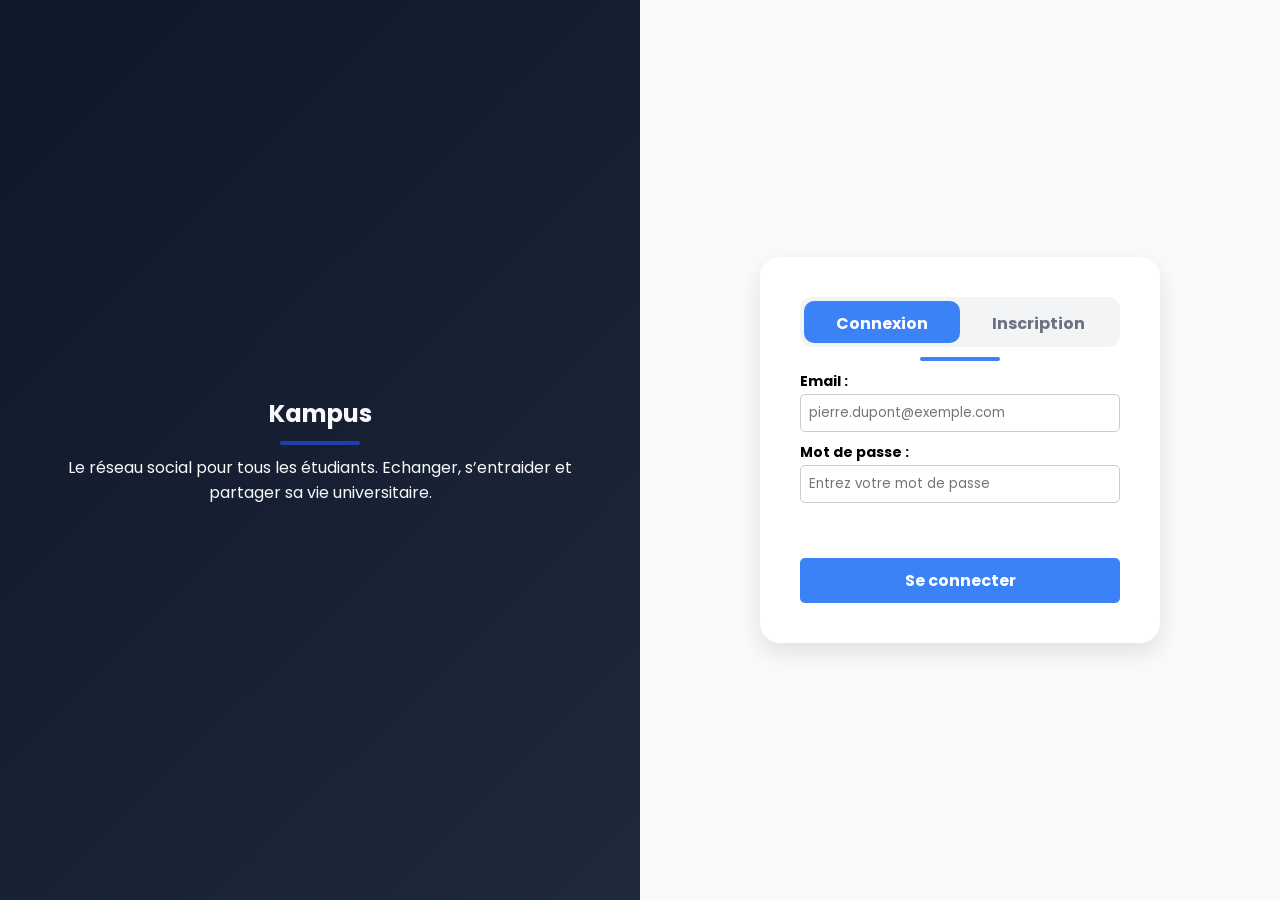
==== index.html @ 4207a1e0 "Amélioration de la structure HTML et ajout de formulaires pour la connexion et la publication" ====
<!DOCTYPE html> 
<html lang="fr">
    <head>
        <title>Kampus - Le Réseau Social pour Etudiants</title>
        <link rel="stylesheet" href="style.css">
        <script src="script.js" defer></script>
        <meta charset="utf-8"/>
        <!-- Polices -->
        <link rel="preconnect" href="https://fonts.googleapis.com">
        <link rel="preconnect" href="https://fonts.gstatic.com" crossorigin>
        <link href="https://fonts.googleapis.com/css2?family=Poppins:wght@300;400;600;700&family=Roboto:wght@300;400;500&display=swap" rel="stylesheet">
        <!-- Icônes -->
        <link rel="stylesheet" href="https://cdnjs.cloudflare.com/ajax/libs/font-awesome/6.4.0/css/all.min.css">
    </head>
    <body>
        <!-- Page d'accueil -->
        <section id="page_accueil"> 
            <div class = "gauche">
                <h1>Kampus</h1>
                <div class="ligne_foncee"></div>
                <p>Le réseau social pour tous les étudiants. Echanger, s’entraider et partager sa vie universitaire.</p>
            </div>
            <div class = "droite">
                <div class="formulaire_conteneur">
                    <!-- Bouton switch (connexion/inscription)  => Connexion par défaut-->
                    <div class = "switch">
                        <!-- Slider pour l'effet visuel du switch -->
                        <div class="slider"></div>

                        <button class="button_defaut active" id="switch_connexion">Connexion</button>
                        <button class="button_defaut" id="switch_inscription">Inscription</button>
                    </div>
                    <div class="ligne_claire"></div>
                    <!-- Formulaire d'inscription -->
                    <form id="formulaire_inscription">
                        <label> Photo de profil :</label>
                        <div class="photo_profil_conteneur">
                            <div class="photo_profil_prevu">
                                <img src="data/utilisateur.png" id="photo_profil_apercu" alt="Photo de profil">
                            
                                <label for="image" class="overlay_edition">
                                    <i class="fa-solid fa-pen"></i>
                                </label>
                            </div>
                        </div>
                        <input type="file" id="image" accept="image/*" style="display: none;">
                        <div id="nom_prenom_conteneur">
                            <div class="groupe_champs">
                                <label for = "nom">Nom :</label>
                                <input type = "text" id="nom" name="nom" class="champs" placeholder="Dupont">
                            </div>
                            <div class="groupe_champs">
                                <label for = "prenom">Prénom :</label>
                                <input type = "text" id="prenom" name="prenom" class="champs" placeholder="Pierre">
                            </div>
                        </div>

                        <label for = "email">Email :</label>
                        <input type = "email" id="email" name="email" class="champs" placeholder="pierre.dupont@example.com">

                        <label for = "mdp_inscription">Mot de passe :</label>
                        <input type ="password" id="mdp_inscription" name="mdp_inscription" class="champs" placeholder="Entrez votre mot de passe">

                        <label for = "confirmation_mdp">Confirmer le mot de passe :</label>
                        <input type ="password" id="confirmation_mdp" name="confirmation_mdp" class="champs" placeholder="Confirmez votre mot de passe">

                        <div id = "checkbox_conteneur">
                            <input type="checkbox" id="conditions" name = "conditions">
                            <label for = "conditions">J'accepte les conditions d'utilisation et le règlement.</label>
                        </div>
                        <button class="button_defaut" type="submit" id="btn_inscription">S'inscrire</button>
                    </form>
                    <!-- Formulaire de connexion -->
                    <form id="formulaire_connexion" class="active">
                        <label for = "email_connexion">Email :</label>
                        <input type = "email" id="email_connexion" name="email_connexion" class="champs" placeholder="pierre.dupont@exemple.com">

                        <label for = "mdp_connexion">Mot de passe :</label>
                        <input type ="password" id="mdp_connexion" name="mdp_connexion" class="champs" placeholder="Entrez votre mot de passe">
                        <br>
                        <button class="button_defaut" type="submit" id="btn_connexion">Se connecter</button>
                    </form>
                </div>
            </div>
        </section>
        <!-- Pop-up d'erreur d'inscription -->
        <div class="pop_up erreur">
            <div class="pop_up_contenu">
                <h2>Erreur</h2>
                <div class="ligne_claire"></div>

                <p id="message_erreur">Message d'erreur</p>

                <button onclick="fermerPopUp('erreur')" id="btn_fermer_erreur" class="button_defaut">Fermer</button>
            </div>
        </div>
        <!-- Pop-up de succès inscription -->
        <div class="pop_up succes">
            <div class="pop_up_contenu">
                <h2>Succès</h2>
                <div class="ligne_claire"></div>

                <p>Inscription réussie !</p>

                <button onclick="fermerPopUp('succes')" id="btn_fermer_succes" class="button_defaut">Fermer</button>
            </div>
        </div>
        <!-- Section du fil d'actualité (cachée par défaut) -->
        <section id="page_fil_actualite" style="display:none;"> 
            
            <div class="baniere">
                <p>Kampus</p>
                <div class="contenaire_recherche">
                    <input type="text" placeholder="Rechercher une publication" id="barre_recherche">
                    <button id="btn_recherche" title="lancer la recherche"><i class="fa-solid fa-magnifying-glass"></i> </button>
                    <button id="btn_filtre_burger" title="Choisir un filtre"><i class="fa-solid fa-bars"></i></button>
                </div>
                <div id="menu_lateral_secondaire">
                    <button id="btn_notifications" title="Notifications"><i class="fa-solid fa-bell"></i></button>
                    <button id="btn_deconnexion" title="Se déconnecter" style="color: #ef4444; margin-left: 10px; border: none; background: transparent; cursor: pointer;"><i class="fa-solid fa-right-from-bracket"></i></button>
                </div>
            </div>

            <section id="fils_actualite">
                
                <div class="gauche">
                    <div class="photo_profil_conteneur">
                        <img src="data/utilisateur.png" class="photo_profil" alt="Photo de profil" id="sidebar_avatar">
                    </div>
                    <div id="sidebar_nom" style="color: white; font-weight: bold; margin-bottom: 5px;">Prenom Nom</div>
                    <div class="ligne_foncee"></div>
                    <div id="menu_lateral_principal">
                        <button class="btn_menu"><i class="fa-solid fa-house"></i> Abonnements</button>
                        <button class="btn_menu"><i class="fa-solid fa-user-group"></i> Profils</button>
                        <button class="btn_menu"><i class="fa-solid fa-message"></i> Messages</button>
                    </div>
                    <div class="ligne_foncee"></div>
                    <div id="menu_lateral_secondaire_icones">
                        <button class="btn_icon" id="btn_themes" style="border: none; background: transparent; color: #ccc; cursor: pointer;"><i class="fa-solid fa-sun"></i></button>
                    </div>
                </div>

                <div class="droite">
                    <h1>Fil d'actualité</h1>

                    <div class="carte_publication">
                        <h2>Créer une nouvelle publication</h2>
                        <div class="ligne_claire">  </div>
                        <!-- Remplacement par une balise form indispensable pour le script_2.js -->
                        <form id="form_nouvelle_publication" class="publication_formulaire" style="display: flex;">
                            <textarea placeholder="Exprimez-vous..." id="publication_texte"></textarea>
                            <div id="apercu_image"></div>
                            <div class="publication_actions">
                                <button type="button" id="btn_ajouter_image"><i class="fa-solid fa-image"></i> Ajouter une image</button>
                                <button type="submit" id="btn_publier"><i class="fa-solid fa-paper-plane"></i> Publier</button>
                            </div>
                        </form>
                    </div>

                    <!-- Conteneur cible indispensable pour l'injection dynamique des posts via script_2.js -->
                    <div id="zone_publications" style="width: 100%; display: flex; flex-direction: column; gap: 25px; align-items: center;">
                        <!-- La publication modèle ci-dessous sera gérée par le JS -->
                        <div class="carte_publication">
                            <div class="entete_publication">
                                <img src="data/utilisateur.png" alt="Votre photo de profil" class="publication_photo_profil">
                                <div class="publication_auteur">Prenom Nom</div>
                                <div class="publication_date">Il y a 2 heures</div>
                            </div>
                            <div class="ligne_claire"></div>
                            <div class="publication_contenu">
                                Lorem ipsum dolor sit amet consectetur adipiscing elit. Quisque faucibus ex sapien vitae pellentesque sem placerat. In id cursus mi pretium tellus duis convallis. 
                                Tempus leo eu aenean sed diam urna tempor. Pulvinar vivamus fringilla lacus nec metus bibendum egestas. Iaculis massa nisl malesuada lacinia integer nunc posuere. 
                                Ut hendrerit semper vel class aptent taciti sociosqu. Ad litora torquent per conubia nostra inceptos himenaeos.
                            </div>
                        
                            <div class="publication_actions">
                                <button><i class="fa-solid fa-thumbs-up"></i> J'aime</button>
                                <button><i class="fa-solid fa-comment"></i> Commenter</button>
                                <button><i class="fa-solid fa-share"></i> Partager</button>
                            </div>
                        </div>
                    </div>
                </div> 
            </section> 
        </section> 
    </body>
</html>
---- style.css ----
*
{
    margin : 0;
    padding : 0;
    box-sizing : border-box;
    font-family : 'Poppins', sans-serif;
    scroll-behavior : smooth;
}

html, body 
{
    height : 100%;
    background : #f9fafb;
}

#page_accueil
{
    display : flex;
    height : 100vh;
}

#fils_actualite
{
    display: flex;
    height: calc(100vh - 70px); /* Prend tout l'écran moins la hauteur de la bannière */
    width: 100%;
}

.gauche, .droite 
{
    flex : 1;
    display : flex;
    flex-direction : column;
    justify-content : center;
}

.gauche 
{
    background : linear-gradient(135deg, #0f172a, #1e293b);
    color : #f8f9fa;
    text-align : center;
    padding : 50px;
}

.droite 
{
    padding : 50px;
}
/* Styles pour les lignes décoratives */
.ligne_claire
{
    width : 80px;
    height : 4px;   
    margin : 0 auto;
    margin-top : 10px;
    margin-bottom : 10px;
    border-radius : 2px;
    background : #3b82f6
}
.ligne_foncee
{
    width : 80px;
    height : 4px;   
    margin : 0 auto;
    margin-top : 10px;
    margin-bottom : 10px;
    border-radius : 2px;
    background : #1e40af;
}
/* FORMULAIRE */

.formulaire_conteneur 
{
    width : 400px;
    margin : 0 auto;
    background : white;
    padding : 40px;
    border-radius : 20px;
    box-shadow : 0 10px 25px rgba(0, 0, 0, 0.1);
}
form
{
    display: none ;
    width: 100% ;
    flex-direction : column;
}
form.active
{
    display : flex;
}
form h1
{
    margin-bottom : 15px;
    font-size : 1.5rem;
    color : #1e293b;
    text-align : center;
}
label
{
    font-weight : bold;
    font-size : 14px;
    margin-bottom : 2px
}
.champs
{
    padding : 8px;
    border : 1px solid #ccc;
    border-radius : 5px;
    width : 100%;
    box-sizing : border-box;
    margin-top : 0px;
    margin-bottom : 10px;
}
#nom_prenom_conteneur
{
    display : flex;
    gap : 15px;
    width : 100%;
}
.groupe_champs
{
    flex : 1;
}
input[type="checkbox"]
{
    accent-color : #3b82f6;
}
#checkbox_conteneur
{
    display : flex;
    align-items : center;
    margin-top : 15px;
    gap : 10px;
}
#checkbox_conteneur label
{
    font-weight : normal;
    font-size : 14px;
    margin : 0;
}
#checkbox_conteneur input
{
    width : auto;
}
/* Edition de la photo de profil */
.photo_profil_conteneur
{
    display : flex;
    justify-content : center;
    margin : 5px 0 15px 0;
}
.photo_profil_prevu
{
    position : relative;
    width : 100px;
    height : 100px;
    border-radius : 50%;
    overflow : hidden;
    border : 3px solid #3b82f6;
    background : #e5e7eb;
}
.photo_profil_prevu img
{
    width : 100%;
    height : 100%;
    object-fit : cover;
}
.overlay_edition
{
    position : absolute;
    top : 0;
    left : 0;
    width : 100%;
    height : 100%;
    color : white;
    background : rgba(0, 0, 0, 0.5);
    display : flex;
    justify-content : center;
    align-items : center;
    font-size : 20px;
    cursor : pointer;
    opacity : 0;
    transition : opacity 0.3s ease; /* Animation de fondu */
}
.photo_profil_prevu:hover .overlay_edition
{
    opacity : 1; /* Affiche l'overlay au survol */
}
/* BOUTONS */
.button_defaut
{
    background-color : #3b82f6;
    color : white;
    padding : 10px 20px;
    border : none;
    border-radius : 5px;
    cursor : pointer;
    font-family : 'Poppins', sans-serif;
    font-size : 16px;
    font-weight : bold;
    margin-top : 20px;
    width : 100%;
}
/* Bouton Switch */
.switch 
{
    display : flex;
    position:  relative; 
    background : #f3f4f6;
    padding : 4px;
    border-radius : 12px;
    margin-bottom : 10px;
    height : 50px;
    z-index : 1;
}

.switch button
{
    flex : 1;
    position : relative;
    z-index : 2;
    background : transparent; 
    color : #6b7280;
    border : none;
    margin : 0;
    cursor : pointer;
    transition : color 0.3s ease;
}

.switch button.active
{
    background : transparent;
    color : white;
}
/* Slider pour l'effet visuel du switch */
.slider 
{
    position : absolute;
    top : 4px;
    left : 4px;
    width : calc(50% - 4px); 
    height : calc(100% - 8px);
    background : #3b82f6;
    border-radius : 10px;
    transition : transform 0.3s cubic-bezier(0.4, 0, 0.2, 1);
    z-index : 1;
}
.switch.signup-active .slider 
{
    transform : translateX(100%);
}
/* STYLES POUR LA BANIÈRE */
/*Banière*/
.baniere
{
    background-color : #0f172a;
    color : #f8f9fa;
    box-shadow: 0 4px 6px -1px rgba(0, 0, 0, 0.1), 0 2px 4px -1px rgba(0, 0, 0, 0.06);
    height: 70px;
    display: flex;
    align-items: center;
    justify-content: space-between;
    position: sticky;
    top: 0;
    z-index: 1000;
    padding-left: 30px;
    padding-right: 30px;
}
.contenaire_recherche
{
    display: inline-flex;
    align-items: center;
    background-color: #ffffff; 
    border: 1px solid #ccc;
    border-radius: 8px;
    overflow: hidden; 
    padding: 4px 8px; 
    width: 100%;
    max-width: 400px; 
    box-shadow: 0 2px 4px rgba(0, 0, 0, 0.1); 
}


#barre_recherche
{
    border: none;
    outline: none;
    background: transparent;
    padding: 8px 12px;
    flex-grow: 1;
    font-size: 14px;
    width: 100%;
    color: #333;
}
/*Effet de survol pour les boutons de la banière*/
.baniere button:hover
{
    color: #1e40af;
    background-color: rgba(59, 130, 246, 0.1);
}
/* STYLE EN COMMENT ENTRE BARRE LATERALE ET NAVIGATION */
.baniere button, #menu_lateral_secondaire button
{
    border: none;
    background: transparent;
    padding: 8px;
    cursor: pointer;
    font-size: 16px;
    align-items: center;
    transition: color 0.2s, background-color 0.2s;
    border-radius: 4px;
}
.baniere contenaire_recherche button
{
    color: #161616;
}
.baniere #btn_notifications, #menu_lateral_secondaire button
{
    color:#cccccc
}
/* STYLES POUR LA BARRE LATERALE GAUCHE (File d'actualité) */
#fils_actualite .gauche
{
    flex: 0 0 250px; 
    padding: 30px 20px; 
    display: flex;
    flex-direction: column;
    align-items: center; 
    justify-content: flex-start; 
}

/* Image de profils gauche*/
#fils_actualite .gauche .photo_profil
{
    width: 128px;
    height: 128px;
    border-radius: 50%;
    object-fit: cover;
    border: 2px solid #1e40af;
}
/* Apparence du menu de la barre latérale */
#menu_lateral_principal
{
    display : flex;
    flex-direction: column;
    gap: 10px;
    width: 100%;
    max-width: 180px;
    align-items: center;
}
/* Apparence des boutons classique */
#menu_lateral_principal  .btn_menu
{
    width: 100%;
    padding: 10px 15px;
    border: none;
    border-radius: 8px;
    background: #ffffff1a; 
    color: #f8f9fa;
    font-size: 14px;
    cursor: pointer;
    text-align: left; 
    display: flex;
    align-items: center;
    gap: 10px;
    transition: background 0.2s ease;
}
/* STYLE DE LA SECTION DROITE GENERALE */
#fils_actualite .droite
{
    flex: 1;
    padding : 30px;
    overflow-y: auto;
    display:flex;
    flex-direction: column;
    align-items: center;
    gap : 25px;
    justify-content: flex-start;
}
#fils_actualite .droite, .carte_publication
{
    width: 750px;
}

/* Cartes des fils d'actualité */
.carte_publication
{
    background: #ffffff;
    border-radius: 16px;
    padding: 30px;
    box-shadow: 0 4px 6px -1px rgba(0, 0, 0, 0.1), 0 2px 4px -1px rgba(0, 0, 0, 0.06);
    transition: transform 0.3s ease, box-shadow 0.3s ease;
    border: 1px solid #e2e8f0;
}
/* FORMULAIRE DE CREATION DE PUBLICATION */
.publication_fromulaire
{
    display: flex;
    flex-direction: column;
    gap: 12px;
    margin-top: 15px;
}
/* Style pour la zone de saisie */
#publication_texte
{
    width: 100%;
    height: 90px;
    padding: 12px;
    border : 1px solid #cdcdcd;
    resize: none;
    font-size: 14px;
    outline: none;
    background-color: #f8f9fa;
    transition: border-color 0.2s;
}
#publication_texte:focus
{
    border-color: #3b82f6;
    background-color: white;
}

/* AFFICHAGE D'UNE PUBLICATION */
/* Sytle de l'entête de la publication */
.entete_publication
{
    display: flex;
    align-items: center;
    gap: 15px;
    margin-bottom: 15px
}
.publication_photo_profil
{
    width: 60px;
    height: 60px;
    border-radius: 50%;
    object-fit: cover;
    border: 1px solid #3b82f6
}
.publication_auteur
{
    font-weight: 600;
    color: #1e293b;
    font-size: 15px;
    font-style: bold;
}
.publication_date
{
    font-size: 12px;
    color: #6b7280;
    margin-left : auto;
    font-style: italic
}
/* Style de la publication */
.publication_contenu
{
    font-size: 14px;
    color: #334155;
    line-height: 1.6;
    margin-bottom: 20px;
    text-align: justify
}
/* Zone des boutons */
.publication_actions
{
    display: flex;
    justify-content: space-between;
    border-top: 1px solid #f1f5f9;
    padding-top: 15px
}
.publication_actions button
{
    flex: 1;
    background: transparent;
    border: none;
    padding: 10px;
    color: #6b7280;
    font-size: 14px;
    font-weight: 500;
    cursor: pointer;
    border-radius: 8px;
    display flex;
    align-items:center;
    justify-content: center;
    gap: 8px;
    transition: background-color 0.2s ease, color 0.2s ease;
}
.publication_actions button:hover
{
    background: #f1f5f9;
    color: #3b82f6;
}

/* STYLES POUR LA POP-UP */
.pop_up
{
    display : none;
    position : fixed;
    z-index : 1000;
    left : 0;
    top : 0;
    width : 100%;
    height : 100%;
    background : rgba(0, 0, 0, 0.5);
    backdrop-filter : blur(8px);
    justify-content : center;
    align-items : center;
}
.pop_up_contenu
{
    background-color : white;
    padding : 30px;
    border-radius : 15px;
    width : 90%;
    max-width : 400px;
    box-shadow : 0 10px 25px rgba(0,0,0,0.2);
    position : relative;
    animation : apparition 0.3s ease-out;
}
.pop_up_contenu h2
{
    text-align: center;
    margin-bottom : 5px;
}
.pop_up_contenu li
{
    margin-left: 20px;
}
.pop_up.active
{
    display : flex;
}
.pop_up.fond_disparition
{
    animation : fond_disparition 0.3s ease-out forwards;
}
.pop_up_contenu.en_fermeture
{
    animation : disparition 0.3s ease-out forwards;
}
/* Animations ouverture POP-UP */
@keyframes apparition 
{
    from 
    {
        opacity : 0;
        transform: scale(0.8);
    }
    to 
    {
        opacity : 1;
        transform: scale(1);
    }
}
/* Animations fermture POP-UP */
@keyframes fond_disparition 
{
    from 
    {
        background : rgba(0, 0, 0, 0.5); 
        backdrop-filter : blur(8px); 
    }       
    to 
    {
        background : rgba(0, 0, 0, 0); 
        backdrop-filter : blur(0px);    
    }
}
@keyframes disparition 
{
    from 
    {
        opacity : 1;
        transform: scale(1);
    }
    to 
    {
        opacity : 0;
        transform: scale(0.8);
    }
}
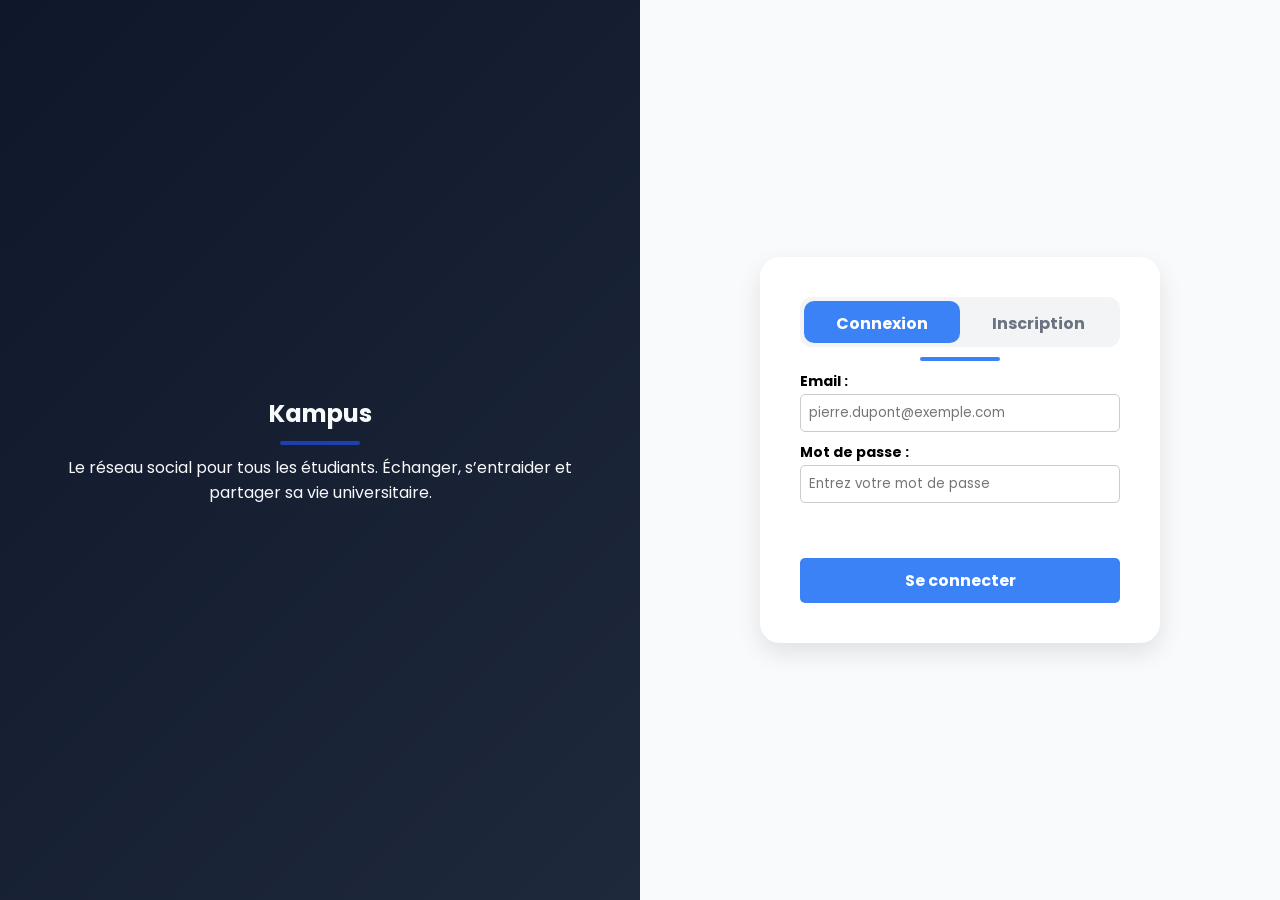
==== commit eadbcdd7: "Projet Fonctionnelle" ====
--- a/index.html
+++ b/index.html
@@ -5,39 +5,31 @@
         <link rel="stylesheet" href="style.css">
         <script src="script.js" defer></script>
         <meta charset="utf-8"/>
-        <!-- Polices -->
         <link rel="preconnect" href="https://fonts.googleapis.com">
         <link rel="preconnect" href="https://fonts.gstatic.com" crossorigin>
         <link href="https://fonts.googleapis.com/css2?family=Poppins:wght@300;400;600;700&family=Roboto:wght@300;400;500&display=swap" rel="stylesheet">
-        <!-- Icônes -->
         <link rel="stylesheet" href="https://cdnjs.cloudflare.com/ajax/libs/font-awesome/6.4.0/css/all.min.css">
     </head>
     <body>
-        <!-- Page d'accueil -->
         <section id="page_accueil"> 
             <div class = "gauche">
                 <h1>Kampus</h1>
                 <div class="ligne_foncee"></div>
-                <p>Le réseau social pour tous les étudiants. Echanger, s’entraider et partager sa vie universitaire.</p>
+                <p>Le réseau social pour tous les étudiants. Échanger, s’entraider et partager sa vie universitaire.</p>
             </div>
             <div class = "droite">
                 <div class="formulaire_conteneur">
-                    <!-- Bouton switch (connexion/inscription)  => Connexion par défaut-->
                     <div class = "switch">
-                        <!-- Slider pour l'effet visuel du switch -->
                         <div class="slider"></div>
-
                         <button class="button_defaut active" id="switch_connexion">Connexion</button>
                         <button class="button_defaut" id="switch_inscription">Inscription</button>
                     </div>
                     <div class="ligne_claire"></div>
-                    <!-- Formulaire d'inscription -->
                     <form id="formulaire_inscription">
                         <label> Photo de profil :</label>
                         <div class="photo_profil_conteneur">
                             <div class="photo_profil_prevu">
                                 <img src="data/utilisateur.png" id="photo_profil_apercu" alt="Photo de profil">
-                            
                                 <label for="image" class="overlay_edition">
                                     <i class="fa-solid fa-pen"></i>
                                 </label>
@@ -70,7 +62,6 @@
                         </div>
                         <button class="button_defaut" type="submit" id="btn_inscription">S'inscrire</button>
                     </form>
-                    <!-- Formulaire de connexion -->
                     <form id="formulaire_connexion" class="active">
                         <label for = "email_connexion">Email :</label>
                         <input type = "email" id="email_connexion" name="email_connexion" class="champs" placeholder="pierre.dupont@exemple.com">
@@ -83,105 +74,137 @@
                 </div>
             </div>
         </section>
-        <!-- Pop-up d'erreur d'inscription -->
+
         <div class="pop_up erreur">
             <div class="pop_up_contenu">
                 <h2>Erreur</h2>
                 <div class="ligne_claire"></div>
-
                 <p id="message_erreur">Message d'erreur</p>
-
                 <button onclick="fermerPopUp('erreur')" id="btn_fermer_erreur" class="button_defaut">Fermer</button>
             </div>
         </div>
-        <!-- Pop-up de succès inscription -->
         <div class="pop_up succes">
             <div class="pop_up_contenu">
                 <h2>Succès</h2>
                 <div class="ligne_claire"></div>
-
                 <p>Inscription réussie !</p>
-
                 <button onclick="fermerPopUp('succes')" id="btn_fermer_succes" class="button_defaut">Fermer</button>
             </div>
         </div>
-        <!-- Section du fil d'actualité (cachée par défaut) -->
+
+        <div class="pop_up" id="pop_up_filtre">
+            <div class="pop_up_contenu">
+                <h2>Filtres d'affichage</h2>
+                <div class="ligne_claire"></div>
+                <div class="options_filtre">
+                    <button onclick="appliquerFiltre('toutes')" class="btn_filtre_action active" id="filtre_toutes">Toutes les publications</button>
+                    <button onclick="appliquerFiltre('mes_publications')" class="btn_filtre_action" id="filtre_mes_pub">Mes publications</button>
+                    <button onclick="appliquerFiltre('aimees')" class="btn_filtre_action" id="filtre_aimees">Publications aimées</button>
+                </div>
+                <button onclick="fermerPopUpFiltre()" class="button_defaut">Fermer</button>
+            </div>
+        </div>
+
         <section id="page_fil_actualite" style="display:none;"> 
-            
             <div class="baniere">
                 <p>Kampus</p>
                 <div class="contenaire_recherche">
                     <input type="text" placeholder="Rechercher une publication" id="barre_recherche">
-                    <button id="btn_recherche" title="lancer la recherche"><i class="fa-solid fa-magnifying-glass"></i> </button>
+                    <button id="btn_recherche" title="Lancer la recherche"><i class="fa-solid fa-magnifying-glass"></i></button>
                     <button id="btn_filtre_burger" title="Choisir un filtre"><i class="fa-solid fa-bars"></i></button>
                 </div>
                 <div id="menu_lateral_secondaire">
-                    <button id="btn_notifications" title="Notifications"><i class="fa-solid fa-bell"></i></button>
-                    <button id="btn_deconnexion" title="Se déconnecter" style="color: #ef4444; margin-left: 10px; border: none; background: transparent; cursor: pointer;"><i class="fa-solid fa-right-from-bracket"></i></button>
-                </div>
-            </div>
-
-            <section id="fils_actualite">
+                    <button id="btn_deconnexion" title="Se déconnecter"><i class="fa-solid fa-right-from-bracket"></i></button>
+                </div>
+            </div>
+
+            <div id="conteneur_principal_reseau">
                 
-                <div class="gauche">
-                    <div class="photo_profil_conteneur">
-                        <img src="data/utilisateur.png" class="photo_profil" alt="Photo de profil" id="sidebar_avatar">
-                    </div>
-                    <div id="sidebar_nom" style="color: white; font-weight: bold; margin-bottom: 5px;">Prenom Nom</div>
-                    <div class="ligne_foncee"></div>
-                    <div id="menu_lateral_principal">
-                        <button class="btn_menu"><i class="fa-solid fa-house"></i> Abonnements</button>
-                        <button class="btn_menu"><i class="fa-solid fa-user-group"></i> Profils</button>
-                        <button class="btn_menu"><i class="fa-solid fa-message"></i> Messages</button>
-                    </div>
-                    <div class="ligne_foncee"></div>
-                    <div id="menu_lateral_secondaire_icones">
-                        <button class="btn_icon" id="btn_themes" style="border: none; background: transparent; color: #ccc; cursor: pointer;"><i class="fa-solid fa-sun"></i></button>
-                    </div>
-                </div>
-
-                <div class="droite">
-                    <h1>Fil d'actualité</h1>
-
-                    <div class="carte_publication">
-                        <h2>Créer une nouvelle publication</h2>
-                        <div class="ligne_claire">  </div>
-                        <!-- Remplacement par une balise form indispensable pour le script_2.js -->
-                        <form id="form_nouvelle_publication" class="publication_formulaire" style="display: flex;">
-                            <textarea placeholder="Exprimez-vous..." id="publication_texte"></textarea>
-                            <div id="apercu_image"></div>
-                            <div class="publication_actions">
-                                <button type="button" id="btn_ajouter_image"><i class="fa-solid fa-image"></i> Ajouter une image</button>
-                                <button type="submit" id="btn_publier"><i class="fa-solid fa-paper-plane"></i> Publier</button>
-                            </div>
-                        </form>
-                    </div>
-
-                    <!-- Conteneur cible indispensable pour l'injection dynamique des posts via script_2.js -->
-                    <div id="zone_publications" style="width: 100%; display: flex; flex-direction: column; gap: 25px; align-items: center;">
-                        <!-- La publication modèle ci-dessous sera gérée par le JS -->
+                <section id="vue_fils_actualite" class="page_interne_reseau">
+                    <div class="gauche">
+                        <div class="profil_carte">
+                            <div class="photo_profil_conteneur">
+                                <img src="data/utilisateur.png" class="photo_profil globale_avatar" alt="Photo de profil">
+                            </div>
+                            <div class="nom_utilisateur globale_nom">Prenom Nom</div>
+                        </div>
+                        <div class="ligne_foncee"></div>
+                        <div class="menu_lateral_principal">
+                            <button class="btn_menu active link_vers_accueil"><i class="fa-solid fa-newspaper"></i> Fil d'actualité</button>
+                            <button class="btn_menu link_vers_profil"><i class="fa-solid fa-user"></i> Mon Profil</button>
+                            <button class="btn_menu link_vers_abonnements"><i class="fa-solid fa-user-group"></i> Abonnements</button>
+                        </div>
+                        <div class="ligne_foncee"></div>
+                    </div>
+                    <div class="droite">
+                        <h1>Fil d'actualité</h1>
                         <div class="carte_publication">
-                            <div class="entete_publication">
-                                <img src="data/utilisateur.png" alt="Votre photo de profil" class="publication_photo_profil">
-                                <div class="publication_auteur">Prenom Nom</div>
-                                <div class="publication_date">Il y a 2 heures</div>
-                            </div>
+                            <h2>Créer une nouvelle publication</h2>
                             <div class="ligne_claire"></div>
-                            <div class="publication_contenu">
-                                Lorem ipsum dolor sit amet consectetur adipiscing elit. Quisque faucibus ex sapien vitae pellentesque sem placerat. In id cursus mi pretium tellus duis convallis. 
-                                Tempus leo eu aenean sed diam urna tempor. Pulvinar vivamus fringilla lacus nec metus bibendum egestas. Iaculis massa nisl malesuada lacinia integer nunc posuere. 
-                                Ut hendrerit semper vel class aptent taciti sociosqu. Ad litora torquent per conubia nostra inceptos himenaeos.
-                            </div>
-                        
-                            <div class="publication_actions">
-                                <button><i class="fa-solid fa-thumbs-up"></i> J'aime</button>
-                                <button><i class="fa-solid fa-comment"></i> Commenter</button>
-                                <button><i class="fa-solid fa-share"></i> Partager</button>
-                            </div>
-                        </div>
-                    </div>
-                </div> 
-            </section> 
-        </section> 
+                            <form id="form_nouvelle_publication">
+                                <textarea id="publication_texte" placeholder="Quoi de neuf aujourd'hui ?"></textarea>
+                                <div id="conteneur_apercu_image">
+                                    <img src="" id="apercu_image_publication">
+                                </div>
+                                <div id="conteneur_pub">
+                                    <button type="button" id="btn_ajouter_image" class="button_defaut"><i class="fa-solid fa-image"></i> Image</button>
+                                    <input type="file" id="publication_image_input" accept="image/*" style="display:none;">
+                                    <button type="submit" class="button_defaut"><i class="fa-solid fa-paper-plane"></i>Publier</button>
+                                </div>
+                            </form>
+                        </div>
+                        <div id="zone_publications"></div>
+                    </div>
+                </section>
+
+                <section id="page_profil" class="page_interne_reseau" style="display:none;">
+                    <div class="gauche">
+                        <div class="profil_carte">
+                            <div class="photo_profil_conteneur">
+                                <img src="data/utilisateur.png" class="photo_profil globale_avatar" alt="Photo de profil">
+                            </div>
+                            <div class="nom_utilisateur globale_nom">Prenom Nom</div>
+                        </div>
+                        <div class="ligne_foncee"></div>
+                        <div class="menu_lateral_principal">
+                            <button class="btn_menu link_vers_accueil"><i class="fa-solid fa-newspaper"></i> Fil d'actualité</button>
+                            <button class="btn_menu active link_vers_profil"><i class="fa-solid fa-user"></i> Mon Profil</button>
+                            <button class="btn_menu link_vers_abonnements"><i class="fa-solid fa-user-group"></i> Abonnements</button>
+                        </div>
+                        <div class="ligne_foncee"></div>
+
+                    </div>
+                    <div class="droite" id="zone_contenu_profil">
+                        <h1>Mon Profil</h1>
+                        <div class="carte_publication" id="dashboard_profil_infos"></div>
+                    </div>
+                </section>
+
+                <section id="page_abonnements" class="page_interne_reseau" style="display:none;">
+                    <div class="gauche">
+                        <div class="profil_carte">
+                            <div class="photo_profil_conteneur">
+                                <img src="data/utilisateur.png" class="photo_profil globale_avatar" alt="Photo de profil">
+                            </div>
+                            <div class="nom_utilisateur globale_nom">Prenom Nom</div>
+                        </div>
+                        <div class="ligne_foncee"></div>
+                        <div class="menu_lateral_principal">
+                            <button class="btn_menu link_vers_accueil"><i class="fa-solid fa-newspaper"></i> Fil d'actualité</button>
+                            <button class="btn_menu link_vers_profil"><i class="fa-solid fa-user"></i> Mon Profil</button>
+                            <button class="btn_menu active link_vers_abonnements"><i class="fa-solid fa-user-group"></i> Abonnements</button>
+                        </div>
+                        <div class="ligne_foncee"></div>
+                    </div>
+                    <div class="droite">
+                        <h2><i class="fa-solid fa-users"></i> Vos Abonnements</h2>
+                        <p>Retrouvez ici tous les étudiants que vous suivez sur Kampus.</p>
+                        <div class="ligne_claire"></div>
+                        <div id="zone_carte_suivi"></div>
+                    </div>
+                </section>
+
+            </div>
+        </section>
     </body>
 </html>
--- a/style.css
+++ b/style.css
@@ -11,6 +11,7 @@
 {
     height : 100%;
     background : #f9fafb;
+    transition: background 0.3s ease, color 0.3s ease;
 }
 
 #page_accueil
@@ -19,14 +20,23 @@
     height : 100vh;
 }
 
-#fils_actualite
-{
-    display: flex;
-    height: calc(100vh - 70px); /* Prend tout l'écran moins la hauteur de la bannière */
-    width: 100%;
-}
-
-.gauche, .droite 
+/* CONTENEUR ET ALIGNEMENT IDENTIQUE POUR TOUTES LES PAGES DU RESEAU */
+#conteneur_principal_reseau 
+{
+    width: 100%;
+    height: calc(100vh - 70px);
+    position: relative;
+}
+
+.page_interne_reseau
+{
+    display: flex;
+    height: 100%;
+    width: 100%;
+}
+
+/* REGLAGE SPECIFIQUE DE LA PAGE D'ACCUEIL (LOGIN/INSCRIPTION) */
+#page_accueil .gauche, #page_accueil .droite 
 {
     flex : 1;
     display : flex;
@@ -34,7 +44,7 @@
     justify-content : center;
 }
 
-.gauche 
+#page_accueil .gauche 
 {
     background : linear-gradient(135deg, #0f172a, #1e293b);
     color : #f8f9fa;
@@ -42,10 +52,11 @@
     padding : 50px;
 }
 
-.droite 
+#page_accueil .droite 
 {
     padding : 50px;
 }
+
 /* Styles pour les lignes décoratives */
 .ligne_claire
 {
@@ -67,8 +78,8 @@
     border-radius : 2px;
     background : #1e40af;
 }
-/* FORMULAIRE */
-
+
+/* FORMULAIRE ACCUEIL */
 .formulaire_conteneur 
 {
     width : 400px;
@@ -142,6 +153,7 @@
 {
     width : auto;
 }
+
 /* Edition de la photo de profil */
 .photo_profil_conteneur
 {
@@ -180,12 +192,13 @@
     font-size : 20px;
     cursor : pointer;
     opacity : 0;
-    transition : opacity 0.3s ease; /* Animation de fondu */
+    transition : opacity 0.3s ease;
 }
 .photo_profil_prevu:hover .overlay_edition
 {
-    opacity : 1; /* Affiche l'overlay au survol */
-}
+    opacity : 1;
+}
+
 /* BOUTONS */
 .button_defaut
 {
@@ -198,9 +211,10 @@
     font-family : 'Poppins', sans-serif;
     font-size : 16px;
     font-weight : bold;
-    margin-top : 20px;
     width : 100%;
-}
+    margin-top: 20px;
+}
+
 /* Bouton Switch */
 .switch 
 {
@@ -213,7 +227,6 @@
     height : 50px;
     z-index : 1;
 }
-
 .switch button
 {
     flex : 1;
@@ -226,13 +239,11 @@
     cursor : pointer;
     transition : color 0.3s ease;
 }
-
 .switch button.active
 {
     background : transparent;
     color : white;
 }
-/* Slider pour l'effet visuel du switch */
 .slider 
 {
     position : absolute;
@@ -249,8 +260,8 @@
 {
     transform : translateX(100%);
 }
-/* STYLES POUR LA BANIÈRE */
-/*Banière*/
+
+/* BANIÈRE */
 .baniere
 {
     background-color : #0f172a;
@@ -279,8 +290,6 @@
     max-width: 400px; 
     box-shadow: 0 2px 4px rgba(0, 0, 0, 0.1); 
 }
-
-
 #barre_recherche
 {
     border: none;
@@ -292,13 +301,18 @@
     width: 100%;
     color: #333;
 }
-/*Effet de survol pour les boutons de la banière*/
+#btn_deconnexion
+{
+    color: #ef4444; 
+    margin-left: 10px; 
+    border: none; background: transparent; 
+    cursor: pointer;
+}
 .baniere button:hover
 {
     color: #1e40af;
     background-color: rgba(59, 130, 246, 0.1);
 }
-/* STYLE EN COMMENT ENTRE BARRE LATERALE ET NAVIGATION */
 .baniere button, #menu_lateral_secondaire button
 {
     border: none;
@@ -310,16 +324,13 @@
     transition: color 0.2s, background-color 0.2s;
     border-radius: 4px;
 }
-.baniere contenaire_recherche button
-{
-    color: #161616;
-}
 .baniere #btn_notifications, #menu_lateral_secondaire button
 {
     color:#cccccc
 }
-/* STYLES POUR LA BARRE LATERALE GAUCHE (File d'actualité) */
-#fils_actualite .gauche
+
+/* BARRES LATÉRALES INTERNES */
+.page_interne_reseau .gauche
 {
     flex: 0 0 250px; 
     padding: 30px 20px; 
@@ -327,19 +338,19 @@
     flex-direction: column;
     align-items: center; 
     justify-content: flex-start; 
-}
-
-/* Image de profils gauche*/
-#fils_actualite .gauche .photo_profil
+    background : linear-gradient(135deg, #0f172a, #1e293b);
+    color : #f8f9fa;
+    text-align : center;
+}
+.page_interne_reseau .gauche .photo_profil
 {
     width: 128px;
     height: 128px;
     border-radius: 50%;
     object-fit: cover;
-    border: 2px solid #1e40af;
-}
-/* Apparence du menu de la barre latérale */
-#menu_lateral_principal
+    border: 3px solid #1e40af;
+}
+.menu_lateral_principal
 {
     display : flex;
     flex-direction: column;
@@ -348,233 +359,737 @@
     max-width: 180px;
     align-items: center;
 }
-/* Apparence des boutons classique */
-#menu_lateral_principal  .btn_menu
+.menu_lateral_principal .btn_menu 
 {
     width: 100%;
     padding: 10px 15px;
     border: none;
     border-radius: 8px;
-    background: #ffffff1a; 
+    background: rgba(255, 255, 255, 0.1);
     color: #f8f9fa;
     font-size: 14px;
     cursor: pointer;
-    text-align: left; 
+    text-align: left;
     display: flex;
     align-items: center;
     gap: 10px;
-    transition: background 0.2s ease;
-}
-/* STYLE DE LA SECTION DROITE GENERALE */
-#fils_actualite .droite
-{
-    flex: 1;
-    padding : 30px;
+    transition: background 0.2s ease, color 0.2s ease;
+}
+.menu_lateral_principal .btn_menu.active, .menu_lateral_principal .btn_menu:hover
+ {
+    background: #3b82f6;
+    color: white;
+}
+
+/* STYLES DES ENTI-BOUTONS ICONES (MODE SOMBRE) */
+.menu_lateral_secondaire_icones .btn_icon 
+{
+    border: none;
+    background: rgba(255, 255, 255, 0.1);
+    color: #f59e0b;
+    cursor: pointer;
+    font-size: 18px;
+    padding: 12px;
+    border-radius: 50%;
+    width: 45px;
+    height: 45px;
+    display: flex;
+    align-items: center;
+    justify-content: center;
+    transition: background 0.3s, transform 0.2s;
+}
+.menu_lateral_secondaire_icones .btn_icon:hover 
+{
+    background: rgba(255, 255, 255, 0.2);
+    transform: scale(1.05);
+}
+
+/* SECTION CONTENU DROITE */
+.page_interne_reseau .droite 
+{
+flex: 1;
+    padding: 30px;
     overflow-y: auto;
-    display:flex;
+    display: flex;
     flex-direction: column;
-    align-items: center;
-    gap : 25px;
+    align-items: center; 
+    gap: 25px;
     justify-content: flex-start;
-}
-#fils_actualite .droite, .carte_publication
-{
-    width: 750px;
-}
-
-/* Cartes des fils d'actualité */
-.carte_publication
+    background: #f9fafb;
+    width: 100%;
+}
+.carte_publication 
 {
     background: #ffffff;
     border-radius: 16px;
     padding: 30px;
     box-shadow: 0 4px 6px -1px rgba(0, 0, 0, 0.1), 0 2px 4px -1px rgba(0, 0, 0, 0.06);
-    transition: transform 0.3s ease, box-shadow 0.3s ease;
     border: 1px solid #e2e8f0;
-}
-/* FORMULAIRE DE CREATION DE PUBLICATION */
-.publication_fromulaire
+    margin: 0 auto 20px auto;
+    width: 100%;
+    max-width: 750px;
+}
+
+/* CRÉATION DE PUBLICATION */
+#form_nouvelle_publication 
 {
     display: flex;
     flex-direction: column;
     gap: 12px;
-    margin-top: 15px;
-}
-/* Style pour la zone de saisie */
-#publication_texte
+    width: 100%;
+}
+#publication_texte 
 {
     width: 100%;
     height: 90px;
     padding: 12px;
     border : 1px solid #cdcdcd;
+    border-radius: 8px;
     resize: none;
     font-size: 14px;
     outline: none;
     background-color: #f8f9fa;
     transition: border-color 0.2s;
 }
-#publication_texte:focus
+#publication_texte:focus 
 {
     border-color: #3b82f6;
     background-color: white;
 }
 
-/* AFFICHAGE D'UNE PUBLICATION */
-/* Sytle de l'entête de la publication */
-.entete_publication
+/* EN-TÊTE ET ACTIONS DES PUBLICATIONS */
+.entete_publication 
 {
     display: flex;
     align-items: center;
     gap: 15px;
-    margin-bottom: 15px
-}
-.publication_photo_profil
+    margin-bottom: 15px 
+}
+.publication_photo_profil 
 {
     width: 60px;
     height: 60px;
     border-radius: 50%;
     object-fit: cover;
-    border: 1px solid #3b82f6
-}
-.publication_auteur
+    border: 1px solid #3b82f6 
+}
+.publication_auteur 
 {
     font-weight: 600;
     color: #1e293b;
     font-size: 15px;
-    font-style: bold;
-}
-.publication_date
+}
+.publication_date 
 {
     font-size: 12px;
     color: #6b7280;
-    margin-left : auto;
-    font-style: italic
-}
-/* Style de la publication */
-.publication_contenu
+    font-style: italic 
+}
+.publication_contenu 
 {
     font-size: 14px;
     color: #334155;
     line-height: 1.6;
     margin-bottom: 20px;
-    text-align: justify
-}
-/* Zone des boutons */
-.publication_actions
+}
+.publication_actions 
 {
     display: flex;
     justify-content: space-between;
     border-top: 1px solid #f1f5f9;
-    padding-top: 15px
-}
-.publication_actions button
+    padding-top: 15px 
+}
+.publication_actions button 
+{
+    background: none;
+    border: none;
+    cursor: pointer;
+    font-size: 14px;
+    display: flex;
+    align-items: center;
+    gap: 8px;
+    transition: color 0.2s 
+}
+.publication_actions button:hover 
+{
+    color: #3b82f6 
+}
+#apercu_image_publication, .publication_image_zone img 
+{
+    width: 100%;
+    height: 100%;
+    max-height: 400px;
+    object-fit: cover; 
+    display: block;
+}
+#conteneur_pub
+{
+    display: flex; 
+    gap: 10px; 
+}
+
+/* Style pour le bouton de suppression */
+#btn_suppr
+{
+    margin-left: auto;
+    background-color: #fee2e2; 
+    color: #ef4444;            
+    border: 1px solid #fecaca; 
+    padding: 8px 12px;        
+    border-radius: 6px;        
+    cursor: pointer;
+    transition: all 0.2s ease; 
+    font-size: 14px;
+    display: flex;
+    align-items: center;
+    justify-content: center;
+}
+
+/* Effet au survol du bouton */
+#btn_suppr:hover 
+{
+    background-color: #ef4444; 
+    color: white;             
+    border-color: #dc2626;
+}
+/* ZONE APERÇU IMAGE DE PUBLICATION */
+#conteneur_apercu_image 
+{
+    width: 100%;
+    max-height: 100%;
+    overflow: hidden;
+    border-radius: 8px;
+    position: relative;
+    border: 1px dashed #cbd5e1;
+}
+#apercu_image_publication 
+{
+    width: 100%;
+    height: auto;
+    object-fit: cover;
+}
+.btn_supprimer_image_prev 
+{
+    position: absolute;
+    top: 8px;
+    right: 8px;
+    background: rgba(239, 68, 68, 0.9);
+    color: white;
+    border: none;
+    border-radius: 50%;
+    width: 30px;
+    height: 30px;
+    cursor: pointer;
+    display: flex;
+    align-items: center;
+    justify-content: center;
+    transition: background 0.2s;
+}
+.btn_supprimer_image_prev:hover 
+{
+    background: #dc2626;
+}
+
+/* ZONE DE SÉLECTION D'IMAGE ET FILTRES DANS LA CARTE DE SAISIE */
+.zone_publication_boutons 
+{
+    display: flex;
+    justify-content: space-between;
+    align-items: center;
+    width: 100%;
+    margin-top: 5px;
+}
+.groupe_boutons_gauche 
+{
+    display: flex;
+    gap: 10px;
+}
+.btn_action_pub, .btn_declenche_filtre 
+{
+    background: #f1f5f9;
+    color: #475569;
+    border: none;
+    padding: 8px 16px;
+    border-radius: 6px;
+    cursor: pointer;
+    font-size: 14px;
+    display: flex;
+    align-items: center;
+    gap: 8px;
+    font-weight: 500;
+    transition: background 0.2s, color 0.2s;
+}
+.btn_action_pub:hover, .btn_declenche_filtre:hover
+{
+    background: #e2e8f0;
+    color: #1e293b;
+}
+#btn_publier_post 
+{
+    background: #3b82f6;
+    color: white;
+    padding: 8px 20px;
+    font-weight: 600;
+}
+#btn_publier_post:hover 
+{
+    background: #2563eb;
+    color: white;
+}
+
+/* POP-UPS GÉNÉRIQUES (CONNEXION/FILTRES) */
+.pop_up {
+    position: fixed;
+    top: 0;
+    left: 0;
+    width: 100%;
+    height: 100%;
+    background: rgba(15, 23, 42, 0.6);
+    display: flex;
+    justify-content: center;
+    align-items: center;
+    z-index: 2000;
+    opacity: 0;
+    pointer-events: none;
+    transition: opacity 0.3s ease;
+}
+.pop_up.active 
+{
+    opacity: 1;
+    pointer-events: auto;
+}
+.pop_up_contenu 
+{
+    background: white;
+    padding: 30px;
+    border-radius: 16px;
+    width: 100%;
+    max-width: 450px;
+    text-align: center;
+    box-shadow: 0 20px 25px -5px rgba(0, 0, 0, 0.1);
+    transform: translateY(-20px);
+    transition: transform 0.3s ease;
+}
+.pop_up.active .pop_up_contenu 
+{
+    transform: translateY(0);
+}
+.pop_up_contenu h2
+{
+    font-size: 1.4rem;
+    color: #1e293b;
+    margin-bottom: 10px;
+}
+.options_filtre 
+{
+    display: flex;
+    flex-direction: column;
+    gap: 10px;
+    margin: 20px 0;
+}
+.btn_filtre_action 
+{
+    width: 100%;
+    padding: 12px;
+    border: 1px solid #e2e8f0;
+    background: #f8fafc;
+    border-radius: 8px;
+    cursor: pointer;
+    font-size: 14px;
+    text-align: left;
+    font-weight: 500;
+    color: #475569;
+    transition: all 0.2s;
+}
+.btn_filtre_action:hover, .btn_filtre_action.active 
+{
+    background: #e0f2fe;
+    border-color: #0284c7;
+    color: #0369a1;
+}
+.btn_annuler_filtre 
+{
+    background: #ef4444;
+    color: white;
+    border: none;
+    padding: 10px 20px;
+    border-radius: 8px;
+    cursor: pointer;
+    font-weight: 600;
+    width: 100%;
+    margin-top: 10px;
+}
+
+/* AFFICHAGE DES IMAGES COMPLÈTES PUBLIÉES */
+.publication_image_zone 
+{
+    margin-top: 12px;
+    width: 100%;
+    max-height: 400px;
+    overflow: hidden;
+    border-radius: 8px;
+}
+.publication_image_zone img 
+{
+    width: 100%;
+    height: auto;
+    max-height: 400px;
+    object-fit: cover;
+}
+.publication_like_actif 
+{
+    color: #3b82f6;
+    font-weight: bold;
+}
+
+/* ZONE DES COMMENTAIRES */
+.zone_commentaires_bloc 
+{
+    display: none;
+    margin-top: 15px;
+    padding-top: 15px;
+    border-top: 1px solid #e2e8f0;
+    width: 100%;
+}
+.liste_commentaires_boite
+{
+    display: flex;
+    flex-direction: column;
+    gap: 8px;
+    margin-bottom: 12px;
+}
+.commentaire_unitaire 
+{
+    background: #f3f4f6;
+    padding: 8px 12px;
+    border-radius: 8px;
+    font-size: 13px;
+    text-align: left;
+}
+.zone_saisie_commentaire 
+{
+    display: flex;
+    gap: 8px;
+}
+.input_nouveau_commentaire
 {
     flex: 1;
-    background: transparent;
+    padding: 8px 12px;
+    border: 1px solid #cbd5e1;
+    border-radius: 6px;
+    font-size: 13px;
+    outline: none;
+}
+.input_nouveau_commentaire:focus 
+{
+    border-color: #3b82f6;
+}
+.btn_envoyer_commentaire 
+{
+    background: #3b82f6;
+    color: white;
     border: none;
-    padding: 10px;
-    color: #6b7280;
+    padding: 0 14px;
+    border-radius: 6px;
+    cursor: pointer;
+}
+#zone_publications, #zone_carte_suivi 
+{
+    width: 100%;
+    max-width: 750px;
+    display: flex;
+    flex-direction: column;
+}
+
+/* PAGE ABONNEMENTS : GRILLE DES CARTES DE SUIVI */
+.grille_abo
+ {
+    display: grid;
+    grid-template-columns: repeat(auto-fill, minmax(280px, 1fr));
+    gap: 20px;
+    width: 100%;
+    margin-top: 10px;
+}
+.carte_suivi 
+{
+    background: white;
+    border: 1px solid #e2e8f0;
+    border-radius: 12px;
+    padding: 20px;
+    display: flex;
+    flex-direction: column;
+    align-items: center;
+    text-align: center;
+    gap: 12px;
+    box-shadow: 0 2px 4px rgba(0,0,0,0.02);
+    transition: transform 0.2s, box-shadow 0.2s;
+}
+.carte_suivi:hover 
+{
+    transform: translateY(-20px);
+    box-shadow: 0 10px 15px -3px rgba(0, 0, 0, 0.05);
+}
+.btn_follow
+{
+    background-color: #e0e7ff; 
+    color: #4f46e5;           
+    border: 1px solid #c7d2fe;
+    padding: 8px 12px;
+    border-radius: 6px;
+    cursor: pointer;
+    transition: all 0.2s ease;
     font-size: 14px;
-    font-weight: 500;
-    cursor: pointer;
-    border-radius: 8px;
-    display flex;
-    align-items:center;
+    display: flex;
+    align-items: center;
     justify-content: center;
-    gap: 8px;
-    transition: background-color 0.2s ease, color 0.2s ease;
-}
-.publication_actions button:hover
-{
-    background: #f1f5f9;
-    color: #3b82f6;
-}
-
-/* STYLES POUR LA POP-UP */
-.pop_up
-{
-    display : none;
-    position : fixed;
-    z-index : 1000;
-    left : 0;
-    top : 0;
-    width : 100%;
-    height : 100%;
-    background : rgba(0, 0, 0, 0.5);
-    backdrop-filter : blur(8px);
-    justify-content : center;
-    align-items : center;
-}
-.pop_up_contenu
-{
-    background-color : white;
-    padding : 30px;
-    border-radius : 15px;
-    width : 90%;
-    max-width : 400px;
-    box-shadow : 0 10px 25px rgba(0,0,0,0.2);
-    position : relative;
-    animation : apparition 0.3s ease-out;
-}
-.pop_up_contenu h2
-{
+    margin-left: auto; 
+}
+.page_interne_reseau .btn_unfollow
+{
+    margin-left: auto;
+}
+.carte_suivi .btn_unfollow
+{
+    display: flex;
+    justify-content: center;
+    align-items: center;
+    width: fit-content;
+    margin: 0 auto;
+}
+/* Effet au survol */
+.btn_follow:hover {
+    background-color: #4f46e5; /* Bleu soutenu */
+    color: white;
+    border-color: #4338ca;
+}
+.btn_unfollow 
+{
+    background: #fee2e2;
+    color: #ef4444;
+    border: none;
+    padding: 8px 16px;
+    border-radius: 6px;
+    cursor: pointer;
+    font-size: 13px;
+    font-weight: 600;
+    display: flex;
+    align-items: center;
+    gap: 6px;
+    margin-top: 5px;
+    transition: background 0.2s;
+}
+.btn_unfollow:hover 
+{
+    background: #fca5a5;
+}
+
+/* SECTION DU PROFIL PAR DÉFAUT */
+
+#profil 
+{
+    width: 100%;
+    max-width: 750px;
+    margin: 0 auto; 
+}
+/* Conteneur principal des cartes profil */
+
+.carte_profil_conteneur 
+{
+    background: #ffffff;
+    border-radius: 16px;
+    padding: 30px;
+    margin-bottom: 25px;
+    box-shadow: 0 4px 6px -1px rgba(0, 0, 0, 0.1);
+    border: 1px solid #e2e8f0;
+    width: 100%;
+    max-width: 750px;
+}
+/* Titres des sections profil */
+.titre__profil_conteneur 
+{
+    font-size: 1.25rem;
+    color: #1e293b;
+    margin-bottom: 20px;
+    display: flex;
+    align-items: center;
+    gap: 10px
+}
+
+.icone-bleue
+{ 
+    color: #3b82f6; 
+}
+.icone-verte 
+{ 
+    color: #10b981; 
+}
+/* Bloc infos utilisateur */
+.infos_utilisateur 
+{
+    display: flex;
+    align-items: flex-start;
+    gap: 25px;
+    margin-bottom: 20px;
+}
+
+.pdp-grand-format 
+{
+    width: 150px;
+    height: 150px;
+    border-radius: 50%;
+    object-fit: cover;
+    border: 3px solid #3b82f6;
+    flex-shrink: 0;
+}
+
+.texte-details-utilisateur p 
+{
+    margin-bottom: 8px;
+    color: #475569;
+}
+/* Grille des statistiques */
+.grille_stat_dashboard 
+{
+    display: grid;
+    grid-template-columns: repeat(3, 1fr);
+    gap: 15px;
+    margin-top: 20px;
+}
+
+.statistique 
+{
+    padding: 20px;
+    border-radius: 12px;
     text-align: center;
-    margin-bottom : 5px;
-}
-.pop_up_contenu li
-{
-    margin-left: 20px;
-}
-.pop_up.active
-{
-    display : flex;
-}
-.pop_up.fond_disparition
-{
-    animation : fond_disparition 0.3s ease-out forwards;
-}
-.pop_up_contenu.en_fermeture
-{
-    animation : disparition 0.3s ease-out forwards;
-}
-/* Animations ouverture POP-UP */
-@keyframes apparition 
-{
-    from 
-    {
-        opacity : 0;
-        transform: scale(0.8);
-    }
-    to 
-    {
-        opacity : 1;
-        transform: scale(1);
-    }
-}
-/* Animations fermture POP-UP */
-@keyframes fond_disparition 
-{
-    from 
-    {
-        background : rgba(0, 0, 0, 0.5); 
-        backdrop-filter : blur(8px); 
-    }       
-    to 
-    {
-        background : rgba(0, 0, 0, 0); 
-        backdrop-filter : blur(0px);    
-    }
-}
-@keyframes disparition 
-{
-    from 
-    {
-        opacity : 1;
-        transform: scale(1);
-    }
-    to 
-    {
-        opacity : 0;
-        transform: scale(0.8);
-    }
-}
+    border-top: 4px solid;
+}
+/* Couleurs des barres de statistiques */
+.barre_vert 
+{
+    border-color: #10b981; 
+    background: #ecfdf5; 
+}
+.barre_bleu 
+{ 
+    border-color: #3b82f6; 
+    background: #eff6ff; 
+}
+.barre_orange 
+{ 
+    border-color: #f59e0b; 
+    background: #fffbeb; 
+}
+
+.valeur_statistique 
+{ 
+    font-size: 1.8rem; 
+    font-weight: 700; 
+}
+.texte_vert 
+{ 
+    color: #059669; 
+}
+.texte_bleu 
+{ 
+    color: #2563eb; 
+
+}
+.texte_orange 
+{ 
+    color: #d97706; 
+}
+
+.label_statistique 
+{ 
+    font-size: 0.9rem; 
+    font-weight: 600; 
+    color: #475569; 
+}
+
+/* RESPONSIVE DESIGN ARRANGE POUR LES MODES SUR MOBILE */
+@media (max-width: 768px) 
+{
+    #page_accueil 
+    {
+        flex-direction: column;
+    }
+    #page_accueil .gauche 
+    {
+        padding: 30px;
+    }
+    #page_accueil .droite 
+    {
+        padding: 20px;
+    }
+    .formulaire_conteneur 
+    {
+        width: 100%;
+        max-width: 360px;
+    }
+    .page_interne_reseau 
+    {
+        flex-direction: column;
+    }
+    .page_interne_reseau .gauche 
+    {
+        width: 100%;
+        flex: none;
+        padding: 20px;
+    }
+    .page_interne_reseau .droite 
+    {
+        width: 100%;
+        padding: 15px;
+    }
+    .carte_publication, .grille_abo 
+    {
+        max-width: 100%;
+    }
+}
+
+@media (max-width: 480px) 
+{
+    .page_interne_reseau .gauche 
+    {
+        flex-direction: column;
+        gap: 12px;
+        padding: 15px 10px;
+    }
+    .menu_lateral_principal 
+    {
+        width: 100%;
+        justify-content: space-between;
+    }
+    .menu_lateral_principal .btn_menu 
+    {
+        flex: 1;
+        padding: 10px 5px;
+        flex-direction: column;
+        gap: 4px;
+        font-size: 10px;
+        text-align: center;
+    }
+    .menu_lateral_principal .btn_menu i
+    {
+        font-size: 14px;
+    }
+    .carte_publication
+    {
+        padding: 15px;
+        border-radius: 12px;
+    }
+    .publication_photo_profil
+    {
+        width: 45px;
+        height: 45px;
+    }
+    .publication_auteur 
+    {
+        font-size: 13px;
+    }
+    .entete_publication 
+    {
+        gap: 10px;
+        flex-wrap: wrap; 
+    }
+}
